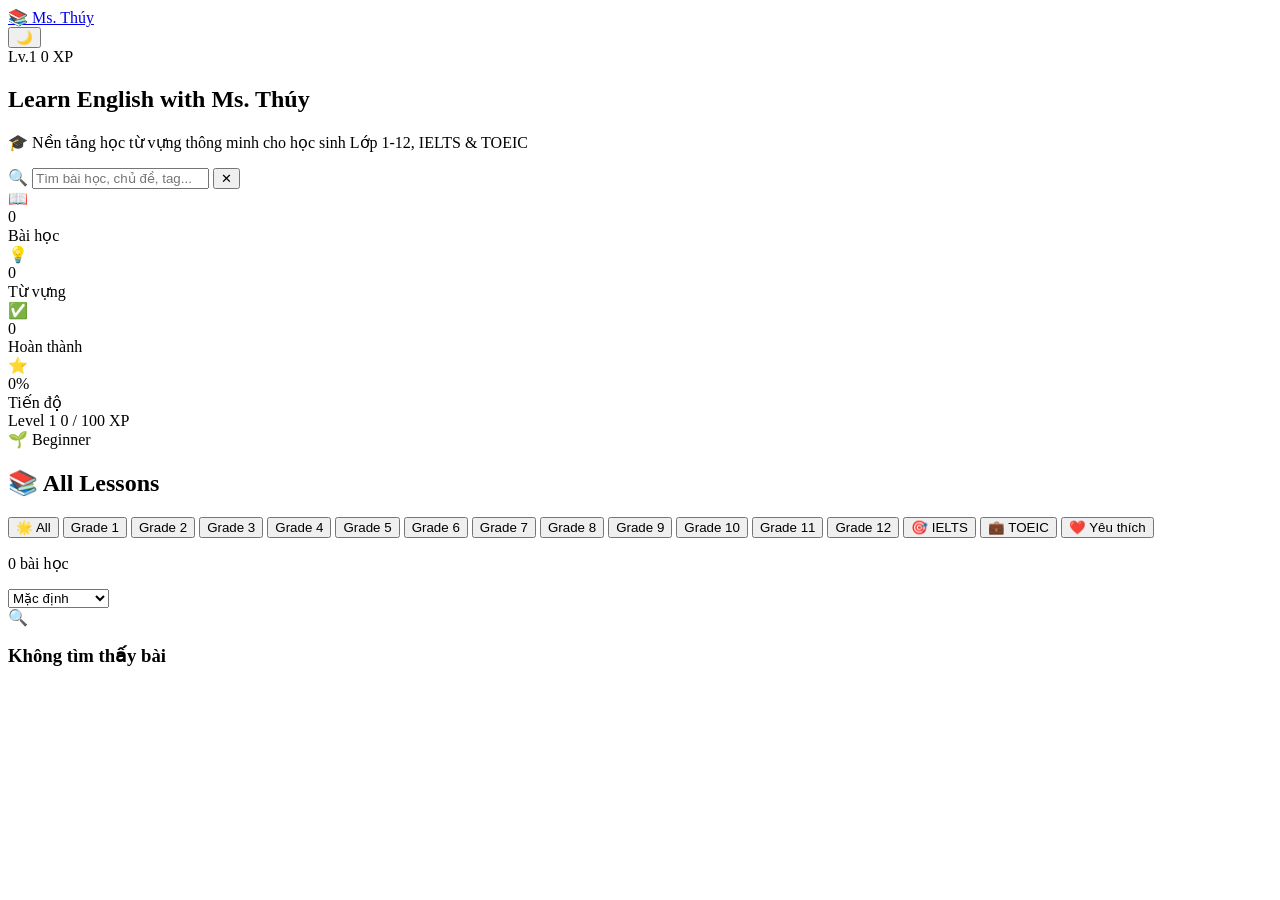
==== index.html @ afaf70c5 "Create index.html" ====
<!DOCTYPE html>
<html lang="vi">
<head>
  <meta charset="UTF-8" />
  <meta name="viewport" content="width=device-width, initial-scale=1.0" />
  <title>Learn English with Ms. Thúy</title>
  <link rel="icon" type="image/png" href="https://cdn-icons-png.flaticon.com/512/3145/3145765.png">
  <meta property="og:title" content="📚 Learn English with Ms. Thúy">
  <meta property="og:description" content="Interactive Vocabulary Learning Website">
  <meta property="og:image" content="https://cdn-icons-png.flaticon.com/512/3145/3145765.png">
  <meta property="og:type" content="website">
  <link href="https://fonts.googleapis.com/css2?family=Poppins:wght@400;500;600;700;800;900&family=Dancing+Script:wght@700&display=swap" rel="stylesheet">
  <link rel="stylesheet" href="css/components.css">
  <link rel="stylesheet" href="css/home.css">
  <link rel="stylesheet" href="css/responsive.css">
</head>
<body>

  <!-- ========== HEADER ========== -->
  <header class="main-header">
    <div class="container header-inner">
      <a href="index.html" class="logo">
        <span class="logo-icon">📚</span>
        <span class="logo-text">Ms. Thúy</span>
      </a>
      <nav class="main-nav">
        <button id="themeToggle" class="theme-toggle" title="Toggle Dark Mode">🌙</button>
        <div class="user-info">
          <span class="user-level" id="userLevelBadge">Lv.1</span>
          <span class="user-xp" id="userXPBadge">0 XP</span>
        </div>
      </nav>
    </div>
  </header>

  <!-- ========== HERO ========== -->
  <section class="hero">
    <div class="hero-bg"></div>
    <div class="container hero-content">
      <h1 class="hero-title">
        Learn English with <span class="gradient-text">Ms. Thúy</span>
      </h1>
      <p class="hero-subtitle">
        🎓 Nền tảng học từ vựng thông minh cho học sinh Lớp 1-12, IELTS & TOEIC
      </p>

      <!-- Search -->
      <div class="search-wrapper">
        <span class="search-icon">🔍</span>
        <input
          type="text"
          id="searchInput"
          class="search-input"
          placeholder="Tìm bài học, chủ đề, tag..."
          autocomplete="off"
        />
        <button id="clearSearch" class="clear-search hidden">✕</button>
      </div>

      <!-- Stats -->
      <div class="stats-grid">
        <div class="stat-card">
          <div class="stat-icon">📖</div>
          <div class="stat-value" id="statLessons">0</div>
          <div class="stat-label">Bài học</div>
        </div>
        <div class="stat-card">
          <div class="stat-icon">💡</div>
          <div class="stat-value" id="statWords">0</div>
          <div class="stat-label">Từ vựng</div>
        </div>
        <div class="stat-card">
          <div class="stat-icon">✅</div>
          <div class="stat-value" id="statCompleted">0</div>
          <div class="stat-label">Hoàn thành</div>
        </div>
        <div class="stat-card">
          <div class="stat-icon">⭐</div>
          <div class="stat-value" id="statProgress">0%</div>
          <div class="stat-label">Tiến độ</div>
        </div>
      </div>
    </div>
  </section>

  <!-- ========== XP BAR ========== -->
  <section class="xp-section">
    <div class="container">
      <div class="xp-card">
        <div class="xp-header">
          <div class="xp-info">
            <span class="xp-label">Level <span id="currentLevel">1</span></span>
            <span class="xp-progress-text"><span id="currentXP">0</span> / <span id="nextLevelXP">100</span> XP</span>
          </div>
          <div class="xp-title" id="xpTitle">🌱 Beginner</div>
        </div>
        <div class="xp-bar">
          <div class="xp-fill" id="xpFill" style="width: 0%"></div>
        </div>
        <div class="achievements-mini" id="achievementsMini"></div>
      </div>
    </div>
  </section>

  <!-- ========== CONTINUE LEARNING ========== -->
  <section class="continue-section" id="continueSection" style="display:none;">
    <div class="container">
      <h2 class="section-title">🚀 Continue Learning</h2>
      <div id="continueGrid" class="continue-grid"></div>
    </div>
  </section>

  <!-- ========== FILTERS ========== -->
  <section class="filters-section">
    <div class="container">
      <h2 class="section-title">📚 All Lessons</h2>
      <div class="filter-chips" id="filterChips">
        <button class="chip active" data-filter="all">🌟 All</button>
        <button class="chip" data-filter="grade1">Grade 1</button>
        <button class="chip" data-filter="grade2">Grade 2</button>
        <button class="chip" data-filter="grade3">Grade 3</button>
        <button class="chip" data-filter="grade4">Grade 4</button>
        <button class="chip" data-filter="grade5">Grade 5</button>
        <button class="chip" data-filter="grade6">Grade 6</button>
        <button class="chip" data-filter="grade7">Grade 7</button>
        <button class="chip" data-filter="grade8">Grade 8</button>
        <button class="chip" data-filter="grade9">Grade 9</button>
        <button class="chip" data-filter="grade10">Grade 10</button>
        <button class="chip" data-filter="grade11">Grade 11</button>
        <button class="chip" data-filter="grade12">Grade 12</button>
        <button class="chip" data-filter="ielts">🎯 IELTS</button>
        <button class="chip" data-filter="toeic">💼 TOEIC</button>
        <button class="chip" data-filter="favorites">❤️ Yêu thích</button>
      </div>
    </div>
  </section>

  <!-- ========== LESSONS GRID ========== -->
  <section class="lessons-section">
    <div class="container">
      <div class="lessons-header">
        <p class="results-count" id="resultsCount">0 bài học</p>
        <select id="sortSelect" class="sort-select">
          <option value="default">Mặc định</option>
          <option value="name-asc">Tên A-Z</option>
          <option value="name-desc">Tên Z-A</option>
          <option value="words-asc">Ít từ → Nhiều</option>
          <option value="words-desc">Nhiều từ → Ít</option>
        </select>
      </div>
      <div class="lessons-grid" id="lessonsGrid">
        <!-- Rendered by JS -->
      </div>
      <div class="empty-state hidden" id="emptyState">
        <div class="empty-icon">🔍</div>
        <h3>Không tìm thấy bài
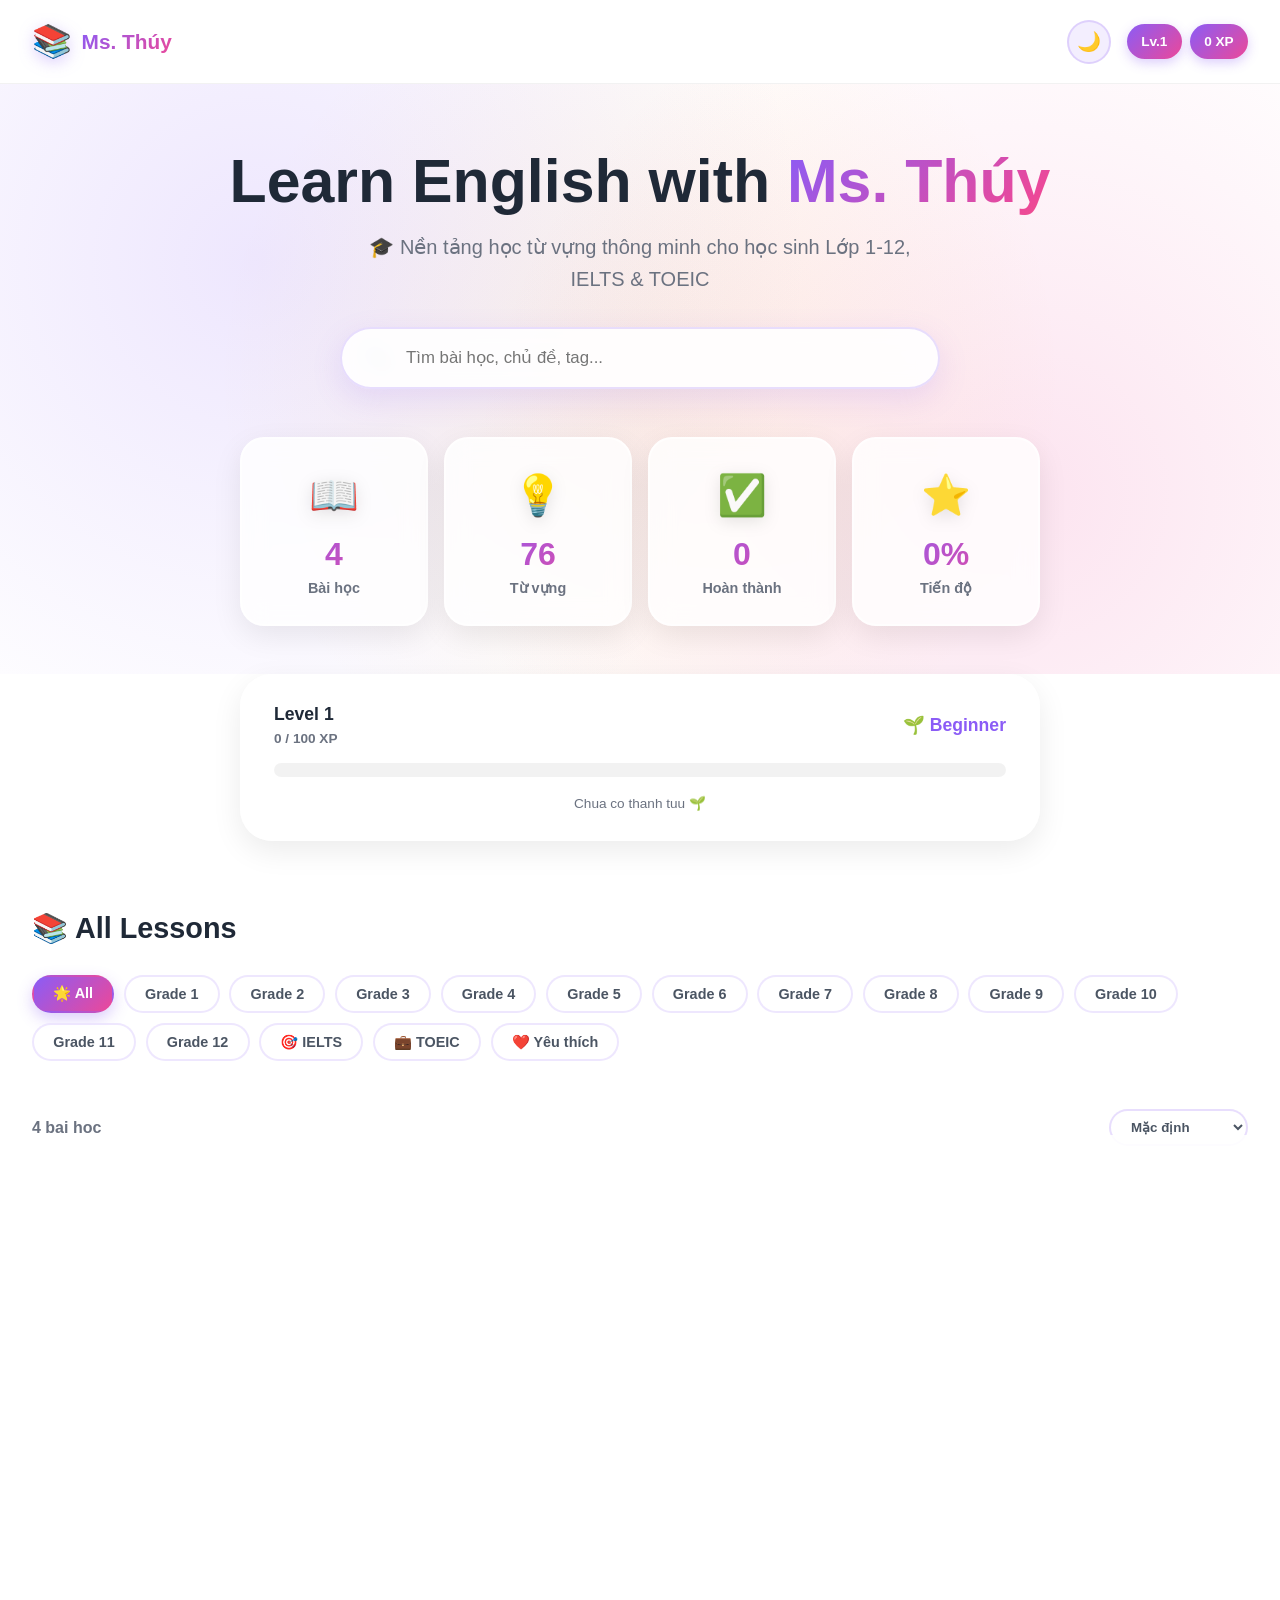
==== commit 85601cbc: "Update index.html" ====
--- a/index.html
+++ b/index.html
@@ -154,3 +154,15 @@
       <div class="empty-state hidden" id="emptyState">
         <div class="empty-icon">🔍</div>
         <h3>Không tìm thấy bài
+              </div>
+      </div>
+    </div>
+  </section>
+
+  <!-- Scripts -->
+  <script src="js/storage.js"></script>
+  <script src="js/filters.js"></script>
+  <script src="js/search.js"></script>
+  <script src="js/home.js"></script>
+</body>
+</html>
--- a/css/components.css
+++ b/css/components.css
@@ -0,0 +1,421 @@
+/* ========================================
+   COMPONENTS.CSS - Dùng chung cho toàn site
+   ======================================== */
+
+/* ---------- Reset & Base ---------- */
+* {
+  box-sizing: border-box;
+  margin: 0;
+  padding: 0;
+}
+
+html {
+  scroll-behavior: smooth;
+}
+
+body {
+  font-family: 'Poppins', sans-serif;
+  line-height: 1.6;
+  color: #1f2937;
+  overflow-x: hidden;
+  transition: background 0.3s, color 0.3s;
+}
+
+.container {
+  max-width: 1280px;
+  margin: 0 auto;
+  padding: 0 1.5rem;
+}
+
+.hidden { display: none !important; }
+
+/* ---------- Dark Mode ---------- */
+body.dark-mode {
+  background: #0f172a !important;
+  color: #e5e7eb !important;
+}
+body.dark-mode .main-header {
+  background: rgba(15, 23, 42, 0.95);
+  border-bottom-color: #1e293b;
+}
+body.dark-mode .stat-card,
+body.dark-mode .xp-card,
+body.dark-mode .lesson-card,
+body.dark-mode .continue-card {
+  background: rgba(30, 41, 59, 0.8);
+  color: #e5e7eb;
+}
+body.dark-mode .chip {
+  background: #1e293b;
+  color: #e5e7eb;
+  border-color: #334155;
+}
+body.dark-mode .search-input {
+  background: rgba(30, 41, 59, 0.9);
+  color: #e5e7eb;
+}
+body.dark-mode .main-footer {
+  background: #0f172a;
+  color: #94a3b8;
+}
+body.dark-mode .section-title {
+  color: #f3f4f6;
+}
+
+/* ---------- Header ---------- */
+.main-header {
+  position: sticky;
+  top: 0;
+  z-index: 100;
+  background: rgba(255, 255, 255, 0.85);
+  backdrop-filter: blur(20px);
+  -webkit-backdrop-filter: blur(20px);
+  border-bottom: 1px solid rgba(0, 0, 0, 0.05);
+  padding: 1rem 0;
+  transition: all 0.3s;
+}
+
+.header-inner {
+  display: flex;
+  justify-content: space-between;
+  align-items: center;
+}
+
+.logo {
+  display: flex;
+  align-items: center;
+  gap: 0.6rem;
+  text-decoration: none;
+  color: inherit;
+  font-weight: 800;
+  font-size: 1.3rem;
+  transition: transform 0.3s;
+}
+
+.logo:hover {
+  transform: scale(1.05);
+}
+
+.logo-icon {
+  font-size: 2rem;
+  filter: drop-shadow(0 4px 8px rgba(139, 92, 246, 0.3));
+}
+
+.logo-text {
+  background: linear-gradient(135deg, #8b5cf6, #ec4899);
+  -webkit-background-clip: text;
+  -webkit-text-fill-color: transparent;
+  background-clip: text;
+}
+
+.main-nav {
+  display: flex;
+  align-items: center;
+  gap: 1rem;
+}
+
+.theme-toggle {
+  background: rgba(139, 92, 246, 0.1);
+  border: 2px solid rgba(139, 92, 246, 0.2);
+  width: 44px;
+  height: 44px;
+  border-radius: 50%;
+  cursor: pointer;
+  font-size: 1.2rem;
+  transition: all 0.3s;
+  display: flex;
+  align-items: center;
+  justify-content: center;
+}
+
+.theme-toggle:hover {
+  background: rgba(139, 92, 246, 0.2);
+  transform: rotate(20deg) scale(1.1);
+}
+
+.user-info {
+  display: flex;
+  align-items: center;
+  gap: 0.5rem;
+}
+
+.user-level,
+.user-xp {
+  background: linear-gradient(135deg, #8b5cf6, #ec4899);
+  color: white;
+  padding: 0.4rem 0.9rem;
+  border-radius: 999px;
+  font-size: 0.85rem;
+  font-weight: 700;
+  box-shadow: 0 4px 12px rgba(139, 92, 246, 0.3);
+}
+
+/* ---------- Buttons ---------- */
+.btn-primary {
+  background: linear-gradient(135deg, #8b5cf6, #ec4899);
+  color: white;
+  border: none;
+  padding: 0.9rem 2rem;
+  border-radius: 999px;
+  font-weight: 700;
+  font-size: 1rem;
+  cursor: pointer;
+  box-shadow: 0 8px 20px rgba(139, 92, 246, 0.4);
+  transition: all 0.3s;
+  font-family: inherit;
+}
+
+.btn-primary:hover {
+  transform: translateY(-3px);
+  box-shadow: 0 12px 28px rgba(139, 92, 246, 0.5);
+}
+
+.btn-primary:active {
+  transform: translateY(-1px);
+}
+
+/* ---------- Modal ---------- */
+.modal {
+  position: fixed;
+  inset: 0;
+  background: rgba(0, 0, 0, 0.6);
+  backdrop-filter: blur(8px);
+  display: flex;
+  align-items: center;
+  justify-content: center;
+  z-index: 1000;
+  padding: 1rem;
+  animation: fadeIn 0.3s;
+}
+
+@keyframes fadeIn {
+  from { opacity: 0; }
+  to { opacity: 1; }
+}
+
+.modal-content {
+  background: white;
+  border-radius: 2rem;
+  padding: 2.5rem;
+  max-width: 500px;
+  width: 100%;
+  max-height: 90vh;
+  overflow-y: auto;
+  box-shadow: 0 30px 60px rgba(0, 0, 0, 0.3);
+  position: relative;
+  animation: slideUp 0.4s cubic-bezier(0.34, 1.56, 0.64, 1);
+}
+
+@keyframes slideUp {
+  from { transform: translateY(50px); opacity: 0; }
+  to { transform: translateY(0); opacity: 1; }
+}
+
+.modal-close {
+  position: absolute;
+  top: 1rem;
+  right: 1rem;
+  background: rgba(0, 0, 0, 0.05);
+  border: none;
+  width: 40px;
+  height: 40px;
+  border-radius: 50%;
+  cursor: pointer;
+  font-size: 1.2rem;
+  color: #6b7280;
+  transition: all 0.3s;
+}
+
+.modal-close:hover {
+  background: rgba(239, 68, 68, 0.1);
+  color: #ef4444;
+  transform: rotate(90deg);
+}
+
+.modal-title {
+  font-size: 1.8rem;
+  font-weight: 800;
+  margin-bottom: 1rem;
+  background: linear-gradient(135deg, #8b5cf6, #ec4899);
+  -webkit-background-clip: text;
+  -webkit-text-fill-color: transparent;
+  background-clip: text;
+  text-align: center;
+}
+
+.modal-subtitle {
+  text-align: center;
+  color: #6b7280;
+  margin-bottom: 1.5rem;
+}
+
+/* ---------- Name Modal ---------- */
+.name-modal-content {
+  text-align: center;
+}
+
+.name-modal-icon {
+  font-size: 4rem;
+  margin-bottom: 1rem;
+  animation: wave 2s infinite;
+}
+
+@keyframes wave {
+  0%, 100% { transform: rotate(0deg); }
+  25% { transform: rotate(20deg); }
+  75% { transform: rotate(-10deg); }
+}
+
+.name-input {
+  width: 100%;
+  padding: 1rem 1.5rem;
+  border: 2px solid #e5e7eb;
+  border-radius: 1rem;
+  font-size: 1.1rem;
+  font-family: inherit;
+  margin-bottom: 1.5rem;
+  text-align: center;
+  transition: all 0.3s;
+}
+
+.name-input:focus {
+  outline: none;
+  border-color: #8b5cf6;
+  box-shadow: 0 0 0 4px rgba(139, 92, 246, 0.1);
+}
+
+/* ---------- Achievements ---------- */
+.achievements-list {
+  display: grid;
+  grid-template-columns: repeat(auto-fill, minmax(140px, 1fr));
+  gap: 1rem;
+  margin-top: 1.5rem;
+}
+
+.achievement-item {
+  background: linear-gradient(135deg, #f9fafb, #f3f4f6);
+  border: 2px solid #e5e7eb;
+  border-radius: 1rem;
+  padding: 1rem;
+  text-align: center;
+  transition: all 0.3s;
+  position: relative;
+}
+
+.achievement-item.unlocked {
+  background: linear-gradient(135deg, #fef3c7, #fde68a);
+  border-color: #f59e0b;
+  box-shadow: 0 8px 20px rgba(245, 158, 11, 0.3);
+}
+
+.achievement-item.locked {
+  opacity: 0.5;
+  filter: grayscale(1);
+}
+
+.achievement-icon {
+  font-size: 2.5rem;
+  margin-bottom: 0.5rem;
+}
+
+.achievement-name {
+  font-size: 0.85rem;
+  font-weight: 700;
+  color: #374151;
+}
+
+.achievement-item.unlocked .achievement-name {
+  color: #92400e;
+}
+
+/* ---------- Footer ---------- */
+.main-footer {
+  background: linear-gradient(135deg, #f3e8ff, #fce7f3);
+  padding: 2rem 0;
+  text-align: center;
+  margin-top: 4rem;
+  border-top: 1px solid rgba(139, 92, 246, 0.1);
+}
+
+.main-footer p {
+  color: #6b7280;
+  font-size: 0.95rem;
+}
+
+.footer-sub {
+  font-size: 0.85rem !important;
+  margin-top: 0.3rem;
+  opacity: 0.7;
+}
+
+/* ---------- Gradient Text ---------- */
+.gradient-text {
+  background: linear-gradient(135deg, #8b5cf6, #ec4899, #f59e0b);
+  -webkit-background-clip: text;
+  -webkit-text-fill-color: transparent;
+  background-clip: text;
+  background-size: 200% auto;
+  animation: gradientShift 3s ease infinite;
+}
+
+@keyframes gradientShift {
+  0%, 100% { background-position: 0% 50%; }
+  50% { background-position: 100% 50%; }
+}
+
+/* ---------- Scrollbar ---------- */
+::-webkit-scrollbar {
+  width: 10px;
+  height: 10px;
+}
+
+::-webkit-scrollbar-track {
+  background: rgba(0, 0, 0, 0.05);
+}
+
+::-webkit-scrollbar-thumb {
+  background: linear-gradient(135deg, #8b5cf6, #ec4899);
+  border-radius: 10px;
+}
+
+::-webkit-scrollbar-thumb:hover {
+  background: linear-gradient(135deg, #7c3aed, #db2777);
+}
+
+/* ---------- Selection ---------- */
+::selection {
+  background: rgba(139, 92, 246, 0.3);
+  color: #1f2937;
+}
+
+/* ---------- Toast Notification ---------- */
+.toast {
+  position: fixed;
+  top: 90px;
+  right: 20px;
+  background: white;
+  padding: 1rem 1.5rem;
+  border-radius: 1rem;
+  box-shadow: 0 10px 30px rgba(0, 0, 0, 0.15);
+  z-index: 2000;
+  display: flex;
+  align-items: center;
+  gap: 0.8rem;
+  font-weight: 600;
+  animation: slideInRight 0.4s cubic-bezier(0.34, 1.56, 0.64, 1);
+  border-left: 4px solid #8b5cf6;
+  max-width: 320px;
+}
+
+.toast.success { border-left-color: #10b981; }
+.toast.error { border-left-color: #ef4444; }
+.toast.achievement { border-left-color: #f59e0b; }
+
+@keyframes slideInRight {
+  from { transform: translateX(400px); opacity: 0; }
+  to { transform: translateX(0); opacity: 1; }
+}
+
+.toast-icon {
+  font-size: 1.5rem;
+}
--- a/css/home.css
+++ b/css/home.css
@@ -0,0 +1,585 @@
+/* ========================================
+   HOME.CSS - Trang chủ
+   ======================================== */
+
+/* ---------- Hero ---------- */
+.hero {
+  position: relative;
+  padding: 4rem 0 3rem;
+  overflow: hidden;
+}
+
+.hero-bg {
+  position: absolute;
+  inset: 0;
+  background:
+    radial-gradient(circle at 20% 30%, rgba(139, 92, 246, 0.15), transparent 50%),
+    radial-gradient(circle at 80% 70%, rgba(236, 72, 153, 0.15), transparent 50%),
+    radial-gradient(circle at 50% 50%, rgba(245, 158, 11, 0.1), transparent 60%);
+  z-index: -1;
+  animation: bgFloat 15s ease-in-out infinite;
+}
+
+@keyframes bgFloat {
+  0%, 100% { transform: scale(1) rotate(0deg); }
+  50% { transform: scale(1.1) rotate(5deg); }
+}
+
+.hero-content {
+  text-align: center;
+  position: relative;
+  z-index: 1;
+}
+
+.hero-title {
+  font-size: clamp(2rem, 5vw, 3.8rem);
+  font-weight: 900;
+  line-height: 1.1;
+  margin-bottom: 1rem;
+  color: #1f2937;
+}
+
+.hero-subtitle {
+  font-size: clamp(1rem, 2vw, 1.25rem);
+  color: #6b7280;
+  margin-bottom: 2rem;
+  max-width: 600px;
+  margin-left: auto;
+  margin-right: auto;
+}
+
+/* ---------- Search ---------- */
+.search-wrapper {
+  position: relative;
+  max-width: 600px;
+  margin: 0 auto 3rem;
+}
+
+.search-icon {
+  position: absolute;
+  left: 1.5rem;
+  top: 50%;
+  transform: translateY(-50%);
+  font-size: 1.3rem;
+  pointer-events: none;
+}
+
+.search-input {
+  width: 100%;
+  padding: 1.2rem 3.5rem 1.2rem 4rem;
+  border: 2px solid rgba(139, 92, 246, 0.2);
+  border-radius: 999px;
+  font-size: 1.05rem;
+  font-family: inherit;
+  background: rgba(255, 255, 255, 0.9);
+  backdrop-filter: blur(10px);
+  box-shadow: 0 10px 30px rgba(139, 92, 246, 0.15);
+  transition: all 0.3s;
+}
+
+.search-input:focus {
+  outline: none;
+  border-color: #8b5cf6;
+  box-shadow: 0 10px 30px rgba(139, 92, 246, 0.3);
+  transform: translateY(-2px);
+}
+
+.clear-search {
+  position: absolute;
+  right: 1.2rem;
+  top: 50%;
+  transform: translateY(-50%);
+  background: rgba(0, 0, 0, 0.08);
+  border: none;
+  width: 32px;
+  height: 32px;
+  border-radius: 50%;
+  cursor: pointer;
+  font-size: 0.9rem;
+  color: #6b7280;
+  transition: all 0.3s;
+}
+
+.clear-search:hover {
+  background: rgba(239, 68, 68, 0.15);
+  color: #ef4444;
+}
+
+/* ---------- Stats ---------- */
+.stats-grid {
+  display: grid;
+  grid-template-columns: repeat(auto-fit, minmax(160px, 1fr));
+  gap: 1rem;
+  max-width: 800px;
+  margin: 0 auto;
+}
+
+.stat-card {
+  background: rgba(255, 255, 255, 0.8);
+  backdrop-filter: blur(12px);
+  border: 2px solid rgba(255, 255, 255, 0.6);
+  border-radius: 1.5rem;
+  padding: 1.5rem 1rem;
+  text-align: center;
+  box-shadow: 0 10px 30px rgba(0, 0, 0, 0.08);
+  transition: all 0.3s;
+  cursor: default;
+}
+
+.stat-card:hover {
+  transform: translateY(-5px);
+  box-shadow: 0 15px 40px rgba(139, 92, 246, 0.2);
+}
+
+.stat-icon {
+  font-size: 2.5rem;
+  margin-bottom: 0.5rem;
+  filter: drop-shadow(0 4px 8px rgba(0, 0, 0, 0.1));
+}
+
+.stat-value {
+  font-size: 2rem;
+  font-weight: 900;
+  background: linear-gradient(135deg, #8b5cf6, #ec4899);
+  -webkit-background-clip: text;
+  -webkit-text-fill-color: transparent;
+  background-clip: text;
+  line-height: 1.2;
+}
+
+.stat-label {
+  font-size: 0.9rem;
+  color: #6b7280;
+  font-weight: 600;
+  margin-top: 0.2rem;
+}
+
+/* ---------- XP Section ---------- */
+.xp-section {
+  padding: 0 0 2rem;
+}
+
+.xp-card {
+  background: rgba(255, 255, 255, 0.8);
+  backdrop-filter: blur(12px);
+  border: 2px solid rgba(255, 255, 255, 0.6);
+  border-radius: 2rem;
+  padding: 1.5rem 2rem;
+  box-shadow: 0 10px 30px rgba(0, 0, 0, 0.08);
+  max-width: 800px;
+  margin: 0 auto;
+}
+
+.xp-header {
+  display: flex;
+  justify-content: space-between;
+  align-items: center;
+  margin-bottom: 0.8rem;
+  flex-wrap: wrap;
+  gap: 0.5rem;
+}
+
+.xp-info {
+  display: flex;
+  flex-direction: column;
+}
+
+.xp-label {
+  font-size: 1.1rem;
+  font-weight: 800;
+  color: #1f2937;
+}
+
+.xp-progress-text {
+  font-size: 0.85rem;
+  color: #6b7280;
+  font-weight: 600;
+}
+
+.xp-title {
+  font-size: 1.1rem;
+  font-weight: 700;
+  color: #8b5cf6;
+}
+
+.xp-bar {
+  height: 14px;
+  background: rgba(0, 0, 0, 0.05);
+  border-radius: 999px;
+  overflow: hidden;
+  position: relative;
+}
+
+.xp-fill {
+  height: 100%;
+  background: linear-gradient(90deg, #8b5cf6, #ec4899, #f59e0b);
+  background-size: 200% 100%;
+  border-radius: 999px;
+  transition: width 1s cubic-bezier(0.4, 0, 0.2, 1);
+  animation: xpShine 3s linear infinite;
+}
+
+@keyframes xpShine {
+  0% { background-position: 0% 0%; }
+  100% { background-position: 200% 0%; }
+}
+
+.achievements-mini {
+  display: flex;
+  gap: 0.5rem;
+  margin-top: 1rem;
+  flex-wrap: wrap;
+  justify-content: center;
+}
+
+.achievements-mini .mini-badge {
+  background: rgba(245, 158, 11, 0.15);
+  padding: 0.3rem 0.7rem;
+  border-radius: 999px;
+  font-size: 0.8rem;
+  font-weight: 700;
+  color: #92400e;
+  border: 1px solid rgba(245, 158, 11, 0.3);
+  cursor: pointer;
+  transition: all 0.3s;
+}
+
+.achievements-mini .mini-badge:hover {
+  background: rgba(245, 158, 11, 0.25);
+  transform: scale(1.05);
+}
+
+/* ---------- Continue Section ---------- */
+.continue-section {
+  padding: 2rem 0;
+}
+
+.section-title {
+  font-size: 1.8rem;
+  font-weight: 800;
+  margin-bottom: 1.5rem;
+  color: #1f2937;
+  display: flex;
+  align-items: center;
+  gap: 0.5rem;
+}
+
+.continue-grid {
+  display: grid;
+  grid-template-columns: repeat(auto-fill, minmax(280px, 1fr));
+  gap: 1rem;
+}
+
+.continue-card {
+  background: rgba(255, 255, 255, 0.9);
+  border: 2px solid rgba(139, 92, 246, 0.2);
+  border-radius: 1.5rem;
+  padding: 1.2rem;
+  display: flex;
+  align-items: center;
+  gap: 1rem;
+  cursor: pointer;
+  transition: all 0.3s;
+  text-decoration: none;
+  color: inherit;
+}
+
+.continue-card:hover {
+  transform: translateY(-3px);
+  border-color: #8b5cf6;
+  box-shadow: 0 10px 25px rgba(139, 92, 246, 0.2);
+}
+
+.continue-icon {
+  font-size: 2.5rem;
+  flex-shrink: 0;
+}
+
+.continue-info {
+  flex: 1;
+  min-width: 0;
+}
+
+.continue-title {
+  font-weight: 700;
+  font-size: 1rem;
+  margin-bottom: 0.3rem;
+  white-space: nowrap;
+  overflow: hidden;
+  text-overflow: ellipsis;
+}
+
+.continue-progress {
+  height: 6px;
+  background: rgba(0, 0, 0, 0.08);
+  border-radius: 999px;
+  overflow: hidden;
+  margin-top: 0.3rem;
+}
+
+.continue-progress-fill {
+  height: 100%;
+  background: linear-gradient(90deg, #8b5cf6, #ec4899);
+  border-radius: 999px;
+  transition: width 0.5s;
+}
+
+/* ---------- Filters ---------- */
+.filters-section {
+  padding: 2rem 0 1rem;
+}
+
+.filter-chips {
+  display: flex;
+  flex-wrap: wrap;
+  gap: 0.6rem;
+  margin-top: 1rem;
+}
+
+.chip {
+  background: rgba(255, 255, 255, 0.8);
+  border: 2px solid rgba(139, 92, 246, 0.15);
+  color: #4b5563;
+  padding: 0.55rem 1.2rem;
+  border-radius: 999px;
+  font-weight: 600;
+  font-size: 0.9rem;
+  cursor: pointer;
+  transition: all 0.3s;
+  font-family: inherit;
+  white-space: nowrap;
+}
+
+.chip:hover {
+  background: rgba(139, 92, 246, 0.1);
+  border-color: #8b5cf6;
+  transform: translateY(-2px);
+}
+
+.chip.active {
+  background: linear-gradient(135deg, #8b5cf6, #ec4899);
+  color: white;
+  border-color: transparent;
+  box-shadow: 0 6px 15px rgba(139, 92, 246, 0.3);
+}
+
+/* ---------- Lessons Section ---------- */
+.lessons-section {
+  padding: 2rem 0 4rem;
+}
+
+.lessons-header {
+  display: flex;
+  justify-content: space-between;
+  align-items: center;
+  margin-bottom: 1.5rem;
+  flex-wrap: wrap;
+  gap: 1rem;
+}
+
+.results-count {
+  color: #6b7280;
+  font-weight: 600;
+}
+
+.sort-select {
+  padding: 0.5rem 1rem;
+  border: 2px solid rgba(139, 92, 246, 0.2);
+  border-radius: 999px;
+  background: white;
+  font-family: inherit;
+  font-weight: 600;
+  color: #4b5563;
+  cursor: pointer;
+  transition: all 0.3s;
+}
+
+.sort-select:focus {
+  outline: none;
+  border-color: #8b5cf6;
+}
+
+.lessons-grid {
+  display: grid;
+  grid-template-columns: repeat(auto-fill, minmax(280px, 1fr));
+  gap: 1.5rem;
+}
+
+/* ---------- Lesson Card ---------- */
+.lesson-card {
+  background: rgba(255, 255, 255, 0.9);
+  backdrop-filter: blur(12px);
+  border: 2px solid rgba(255, 255, 255, 0.6);
+  border-radius: 1.8rem;
+  overflow: hidden;
+  cursor: pointer;
+  transition: all 0.4s cubic-bezier(0.34, 1.56, 0.64, 1);
+  position: relative;
+  box-shadow: 0 10px 30px rgba(0, 0, 0, 0.08);
+  text-decoration: none;
+  color: inherit;
+  display: flex;
+  flex-direction: column;
+}
+
+.lesson-card:hover {
+  transform: translateY(-8px) scale(1.02);
+  box-shadow: 0 20px 50px rgba(139, 92, 246, 0.25);
+  border-color: rgba(139, 92, 246, 0.3);
+}
+
+.lesson-thumbnail {
+  height: 160px;
+  background: linear-gradient(135deg, #c4b5fd, #fbcfe8, #fde68a);
+  display: flex;
+  align-items: center;
+  justify-content: center;
+  font-size: 5rem;
+  position: relative;
+  overflow: hidden;
+}
+
+.lesson-thumbnail::before {
+  content: "";
+  position: absolute;
+  inset: 0;
+  background: radial-gradient(circle at 30% 30%, rgba(255, 255, 255, 0.4), transparent 50%);
+}
+
+.lesson-card-body {
+  padding: 1.3rem;
+  flex: 1;
+  display: flex;
+  flex-direction: column;
+}
+
+.lesson-level-badge {
+  display: inline-block;
+  background: linear-gradient(135deg, #8b5cf6, #ec4899);
+  color: white;
+  padding: 0.25rem 0.75rem;
+  border-radius: 999px;
+  font-size: 0.75rem;
+  font-weight: 700;
+  margin-bottom: 0.7rem;
+  align-self: flex-start;
+  letter-spacing: 0.5px;
+}
+
+.lesson-title {
+  font-size: 1.15rem;
+  font-weight: 800;
+  margin-bottom: 0.5rem;
+  color: #1f2937;
+  line-height: 1.3;
+  display: -webkit-box;
+  -webkit-line-clamp: 2;
+  -webkit-box-orient: vertical;
+  overflow: hidden;
+}
+
+.lesson-description {
+  font-size: 0.85rem;
+  color: #6b7280;
+  margin-bottom: 1rem;
+  line-height: 1.5;
+  display: -webkit-box;
+  -webkit-line-clamp: 2;
+  -webkit-box-orient: vertical;
+  overflow: hidden;
+  flex: 1;
+}
+
+.lesson-meta {
+  display: flex;
+  gap: 1rem;
+  font-size: 0.8rem;
+  color: #6b7280;
+  font-weight: 600;
+  margin-bottom: 0.8rem;
+}
+
+.lesson-meta-item {
+  display: flex;
+  align-items: center;
+  gap: 0.3rem;
+}
+
+.lesson-tags {
+  display: flex;
+  flex-wrap: wrap;
+  gap: 0.3rem;
+  margin-top: auto;
+}
+
+.lesson-tag {
+  background: rgba(139, 92, 246, 0.1);
+  color: #7c3aed;
+  padding: 0.2rem 0.6rem;
+  border-radius: 999px;
+  font-size: 0.7rem;
+  font-weight: 600;
+}
+
+.lesson-favorite {
+  position: absolute;
+  top: 1rem;
+  right: 1rem;
+  background: rgba(255, 255, 255, 0.9);
+  border: none;
+  width: 40px;
+  height: 40px;
+  border-radius: 50%;
+  cursor: pointer;
+  font-size: 1.2rem;
+  display: flex;
+  align-items: center;
+  justify-content: center;
+  transition: all 0.3s;
+  box-shadow: 0 4px 12px rgba(0, 0, 0, 0.1);
+  z-index: 2;
+}
+
+.lesson-favorite:hover {
+  transform: scale(1.15);
+}
+
+.lesson-favorite.is-favorite {
+  background: linear-gradient(135deg, #ef4444, #ec4899);
+  color: white;
+}
+
+.lesson-progress-bar {
+  height: 5px;
+  background: rgba(0, 0, 0, 0.05);
+  border-radius: 999px;
+  overflow: hidden;
+  margin-top: 0.8rem;
+}
+
+.lesson-progress-fill {
+  height: 100%;
+  background: linear-gradient(90deg, #10b981, #34d399);
+  border-radius: 999px;
+  transition: width 0.5s;
+}
+
+/* ---------- Empty State ---------- */
+.empty-state {
+  text-align: center;
+  padding: 4rem 2rem;
+  color: #6b7280;
+}
+
+.empty-icon {
+  font-size: 5rem;
+  margin-bottom: 1rem;
+  opacity: 0.5;
+}
+
+.empty-state h3 {
+  font-size: 1.5rem;
+  font-weight: 700;
+  margin-bottom: 0.5rem;
+  color: #374151;
+}
--- a/css/responsive.css
+++ b/css/responsive.css
@@ -0,0 +1,308 @@
+/* ========================================
+   RESPONSIVE.CSS - Responsive cho mọi thiết bị
+   ======================================== */
+
+/* ---------- Mobile (< 640px) ---------- */
+@media (max-width: 640px) {
+  .hero {
+    padding: 2rem 0 2rem;
+  }
+
+  .hero-title {
+    font-size: 2rem;
+  }
+
+  .hero-subtitle {
+    font-size: 0.95rem;
+  }
+
+  .search-input {
+    padding: 1rem 3rem 1rem 3.5rem;
+    font-size: 0.95rem;
+  }
+
+  .stats-grid {
+    grid-template-columns: repeat(2, 1fr);
+    gap: 0.7rem;
+  }
+
+  .stat-card {
+    padding: 1rem 0.5rem;
+  }
+
+  .stat-icon {
+    font-size: 1.8rem;
+  }
+
+  .stat-value {
+    font-size: 1.5rem;
+  }
+
+  .stat-label {
+    font-size: 0.75rem;
+  }
+
+  .xp-card {
+    padding: 1rem 1.2rem;
+  }
+
+  .xp-header {
+    flex-direction: column;
+    align-items: flex-start;
+  }
+
+  .section-title {
+    font-size: 1.4rem;
+  }
+
+  .lessons-grid {
+    grid-template-columns: 1fr;
+    gap: 1rem;
+  }
+
+  .lesson-thumbnail {
+    height: 140px;
+    font-size: 4rem;
+  }
+
+  .filter-chips {
+    gap: 0.4rem;
+  }
+
+  .chip {
+    padding: 0.45rem 0.9rem;
+    font-size: 0.8rem;
+  }
+
+  .main-header {
+    padding: 0.7rem 0;
+  }
+
+  .logo-text {
+    font-size: 1.1rem;
+  }
+
+  .logo-icon {
+    font-size: 1.6rem;
+  }
+
+  .user-level, .user-xp {
+    padding: 0.3rem 0.6rem;
+    font-size: 0.75rem;
+  }
+
+  .modal-content {
+    padding: 1.5rem;
+    border-radius: 1.5rem;
+  }
+
+  .modal-title {
+    font-size: 1.4rem;
+  }
+
+  .achievements-list {
+    grid-template-columns: repeat(2, 1fr);
+  }
+
+  .back-home-btn {
+    padding: 8px 12px;
+    font-size: 0.8rem;
+    top: 15px;
+    left: 10px;
+  }
+
+  .music-btn {
+    padding: 8px 12px;
+    font-size: 0.85rem;
+    top: 15px;
+    right: 10px;
+  }
+
+  .lesson-banner {
+    padding: 1.5rem 1rem;
+    border-radius: 1.5rem;
+  }
+
+  .lesson-banner-icon {
+    font-size: 3rem;
+  }
+
+  .favorite-btn {
+    width: 40px;
+    height: 40px;
+    font-size: 1.2rem;
+    top: 1rem;
+    right: 1rem;
+  }
+
+  .flip-container {
+    height: 320px;
+    max-width: 95%;
+  }
+
+  .front, .back {
+    padding: 1.2rem;
+  }
+
+  .front h2 {
+    font-size: clamp(1.2rem, 4.8vw, 2rem);
+    line-height: 1.2;
+    color: #2d3748;
+  }
+
+  .front p {
+    font-size: 1rem;
+  }
+
+  #speak-btn {
+    padding: 10px 18px;
+    font-size: 0.9rem;
+  }
+
+  .wordform-badge {
+    font-size: 0.85rem;
+    padding: 4px 14px;
+  }
+
+  .ms-thuy-mascot {
+    top: 75px;
+    left: 10px;
+    width: 55px;
+    height: 55px;
+    bottom: auto;
+    right: auto;
+  }
+
+  .speech-bubble {
+    top: 135px;
+    left: 8px;
+    right: auto;
+    bottom: auto;
+    max-width: 130px;
+    min-width: 80px;
+    padding: 8px 10px;
+    font-size: 12px;
+    border-radius: 16px;
+  }
+
+  .speech-bubble::after {
+    top: -8px;
+    left: 18px;
+    right: auto;
+    border: 8px solid transparent;
+    border-left-color: transparent;
+    border-right-color: transparent;
+    border-bottom-color: white;
+    border-top-color: transparent;
+  }
+
+  .game-container {
+    padding: 1.2rem 0.8rem;
+    border-radius: 1.5rem;
+  }
+
+  .game-title {
+    font-size: 1.3rem;
+  }
+
+  .game-tile {
+    font-size: 1rem;
+    padding: 0.5rem 0.9rem;
+  }
+
+  .quiz-card {
+    padding: 1.2rem;
+  }
+
+  .quiz-option {
+    padding: 0.8rem;
+    font-size: 0.9rem;
+  }
+
+  .result-title {
+    font-size: 1.8rem;
+  }
+
+  .progress-ring-container {
+    width: 140px;
+    height: 140px;
+  }
+
+  .progress-ring__text {
+    font-size: 2.2rem;
+  }
+}
+
+/* ---------- Tablet (641px - 1024px) ---------- */
+@media (min-width: 641px) and (max-width: 1024px) {
+  .lessons-grid {
+    grid-template-columns: repeat(2, 1fr);
+  }
+
+  .stats-grid {
+    grid-template-columns: repeat(4, 1fr);
+  }
+
+  .hero-title {
+    font-size: 2.8rem;
+  }
+}
+
+/* ---------- Desktop (> 1024px) ---------- */
+@media (min-width: 1025px) {
+  .lessons-grid {
+    grid-template-columns: repeat(3, 1fr);
+  }
+
+  .stats-grid {
+    grid-template-columns: repeat(4, 1fr);
+  }
+
+  .container {
+    padding: 0 2rem;
+  }
+}
+
+/* ---------- Large Desktop (> 1400px) ---------- */
+@media (min-width: 1400px) {
+  .container {
+    max-width: 1400px;
+  }
+
+  .lessons-grid {
+    grid-template-columns: repeat(4, 1fr);
+  }
+}
+
+/* ---------- Landscape Mobile ---------- */
+@media (max-height: 500px) and (orientation: landscape) {
+  .hero {
+    padding: 1.5rem 0;
+  }
+
+  .flip-container {
+    height: 280px;
+  }
+
+  .ms-thuy-mascot {
+    width: 50px;
+    height: 50px;
+  }
+}
+
+/* ---------- Reduced Motion ---------- */
+@media (prefers-reduced-motion: reduce) {
+  *, *::before, *::after {
+    animation-duration: 0.01ms !important;
+    animation-iteration-count: 1 !important;
+    transition-duration: 0.01ms !important;
+  }
+}
+
+/* ---------- High Contrast ---------- */
+@media (prefers-contrast: high) {
+  .lesson-card, .stat-card, .xp-card {
+    border-width: 3px;
+    border-color: #000;
+  }
+}
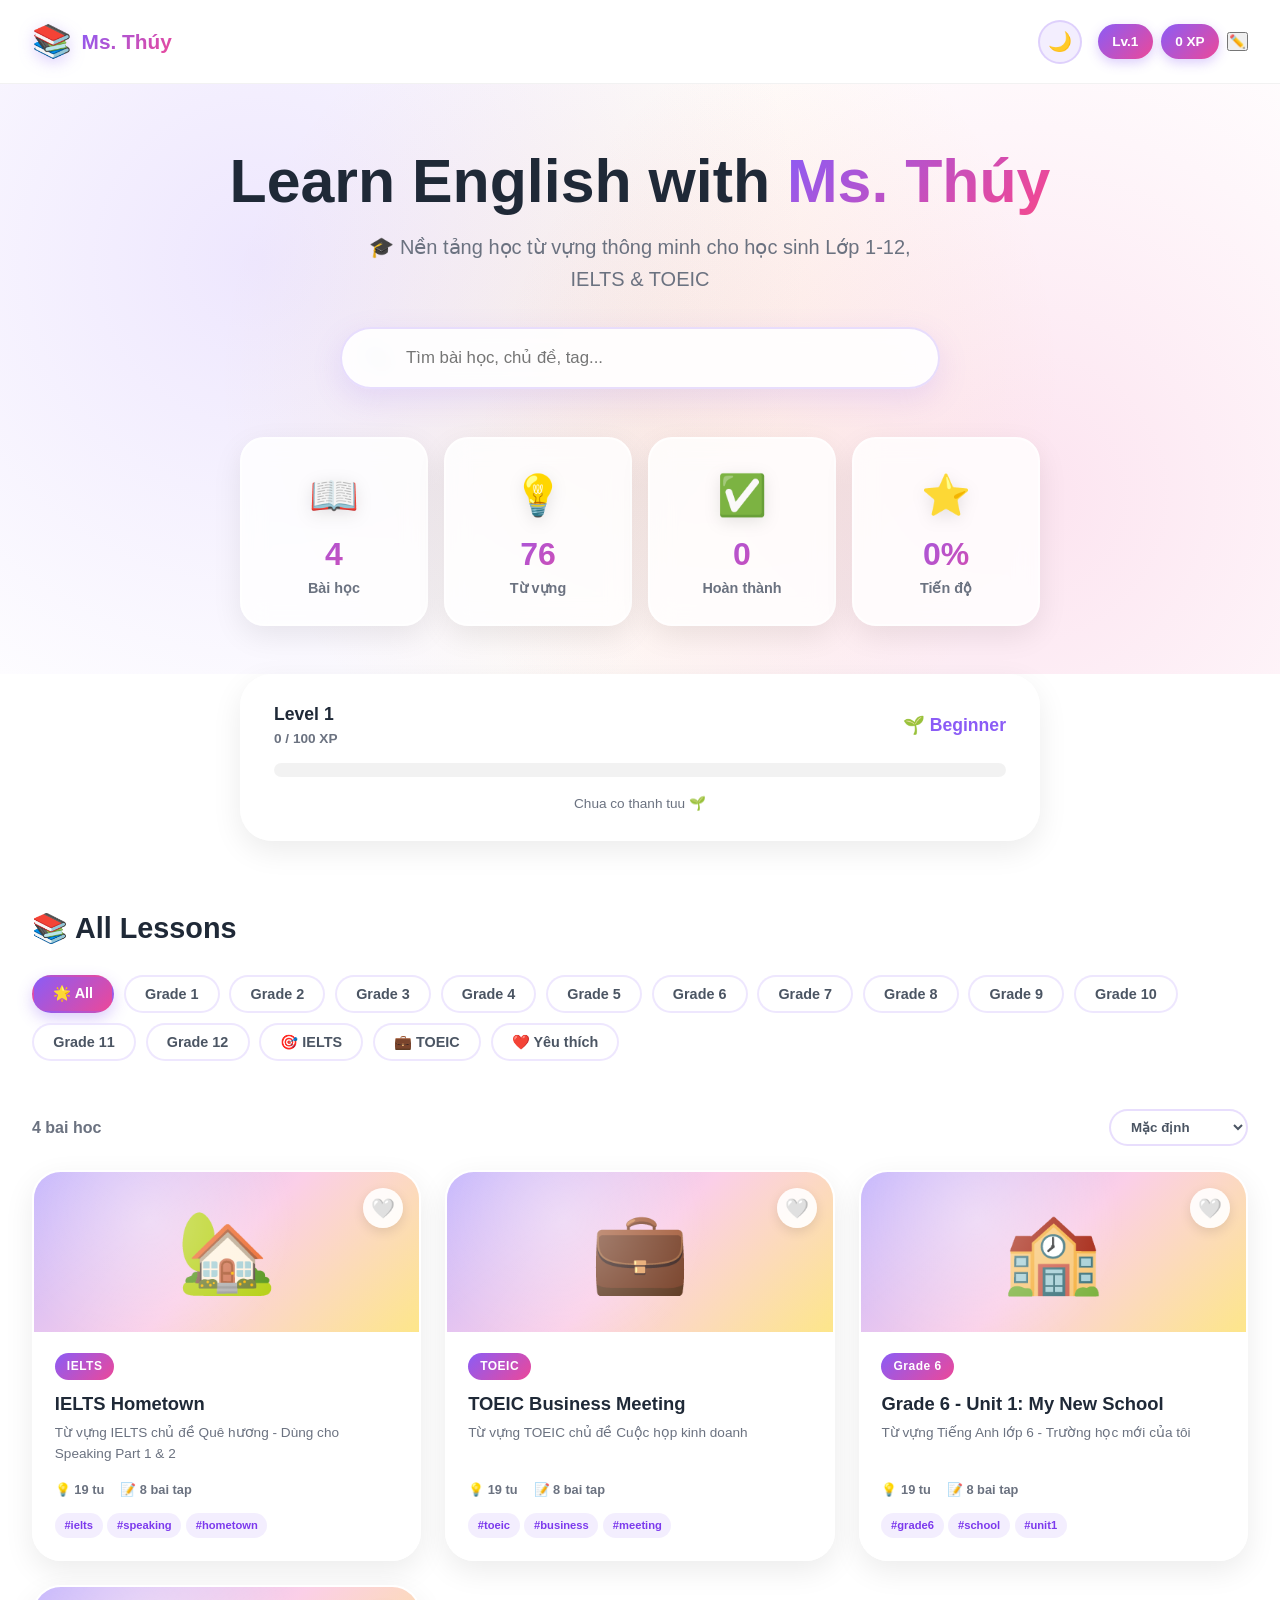
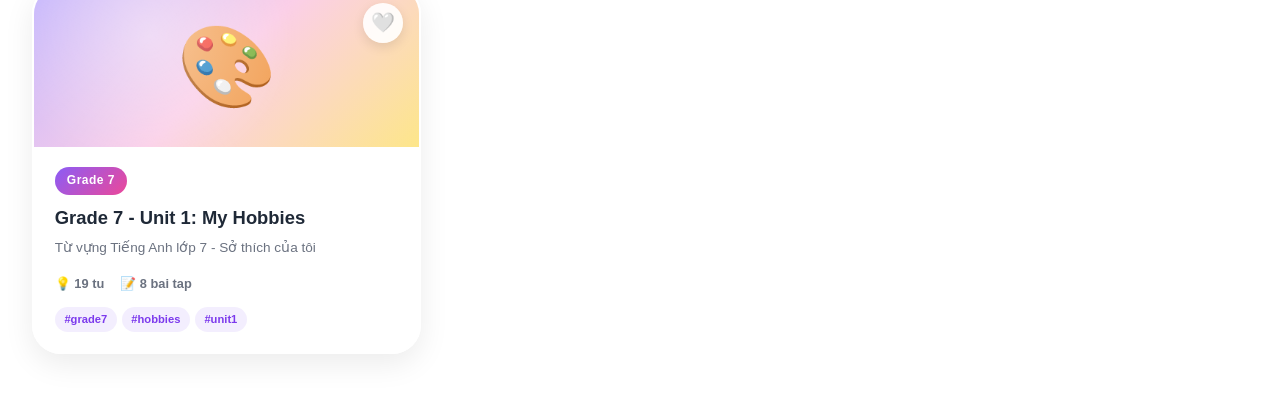
==== commit 841a80e0: "Update index.html" ====
--- a/index.html
+++ b/index.html
@@ -25,10 +25,11 @@
       </a>
       <nav class="main-nav">
         <button id="themeToggle" class="theme-toggle" title="Toggle Dark Mode">🌙</button>
-        <div class="user-info">
-          <span class="user-level" id="userLevelBadge">Lv.1</span>
-          <span class="user-xp" id="userXPBadge">0 XP</span>
-        </div>
+       <div class="user-info">
+  <span class="user-level" id="userLevelBadge">Lv.1</span>
+  <span class="user-xp" id="userXPBadge">0 XP</span>
+  <button id="editNameBtn" class="edit-name-btn" title="Đổi tên">✏️</button>
+</div>
       </nav>
     </div>
   </header>
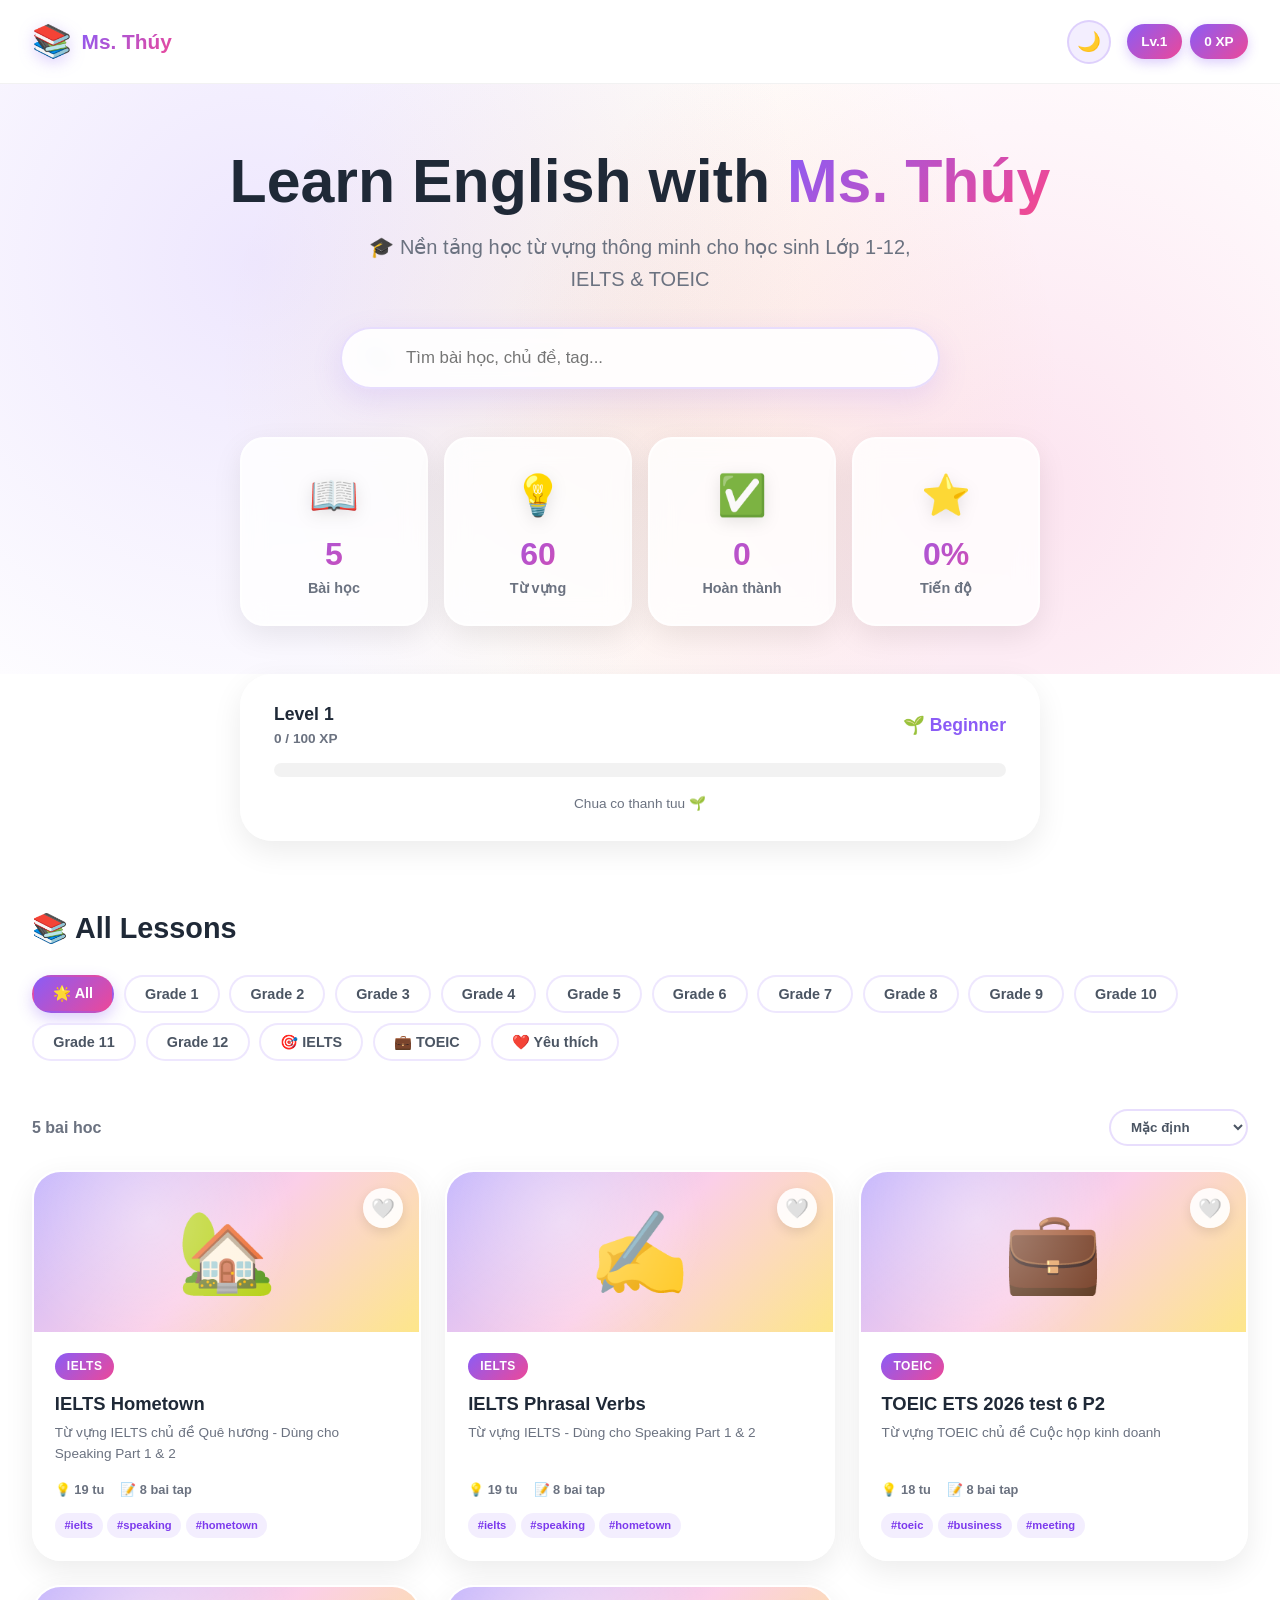
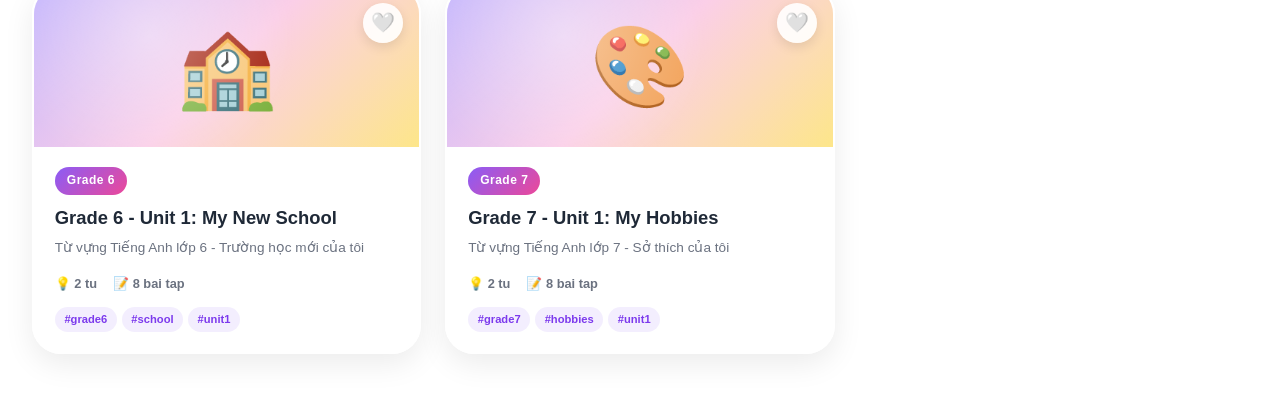
==== commit a6fff07d: "Update index.html" ====
--- a/index.html
+++ b/index.html
@@ -28,7 +28,6 @@
        <div class="user-info">
   <span class="user-level" id="userLevelBadge">Lv.1</span>
   <span class="user-xp" id="userXPBadge">0 XP</span>
-  <button id="editNameBtn" class="edit-name-btn" title="Đổi tên">✏️</button>
 </div>
       </nav>
     </div>
